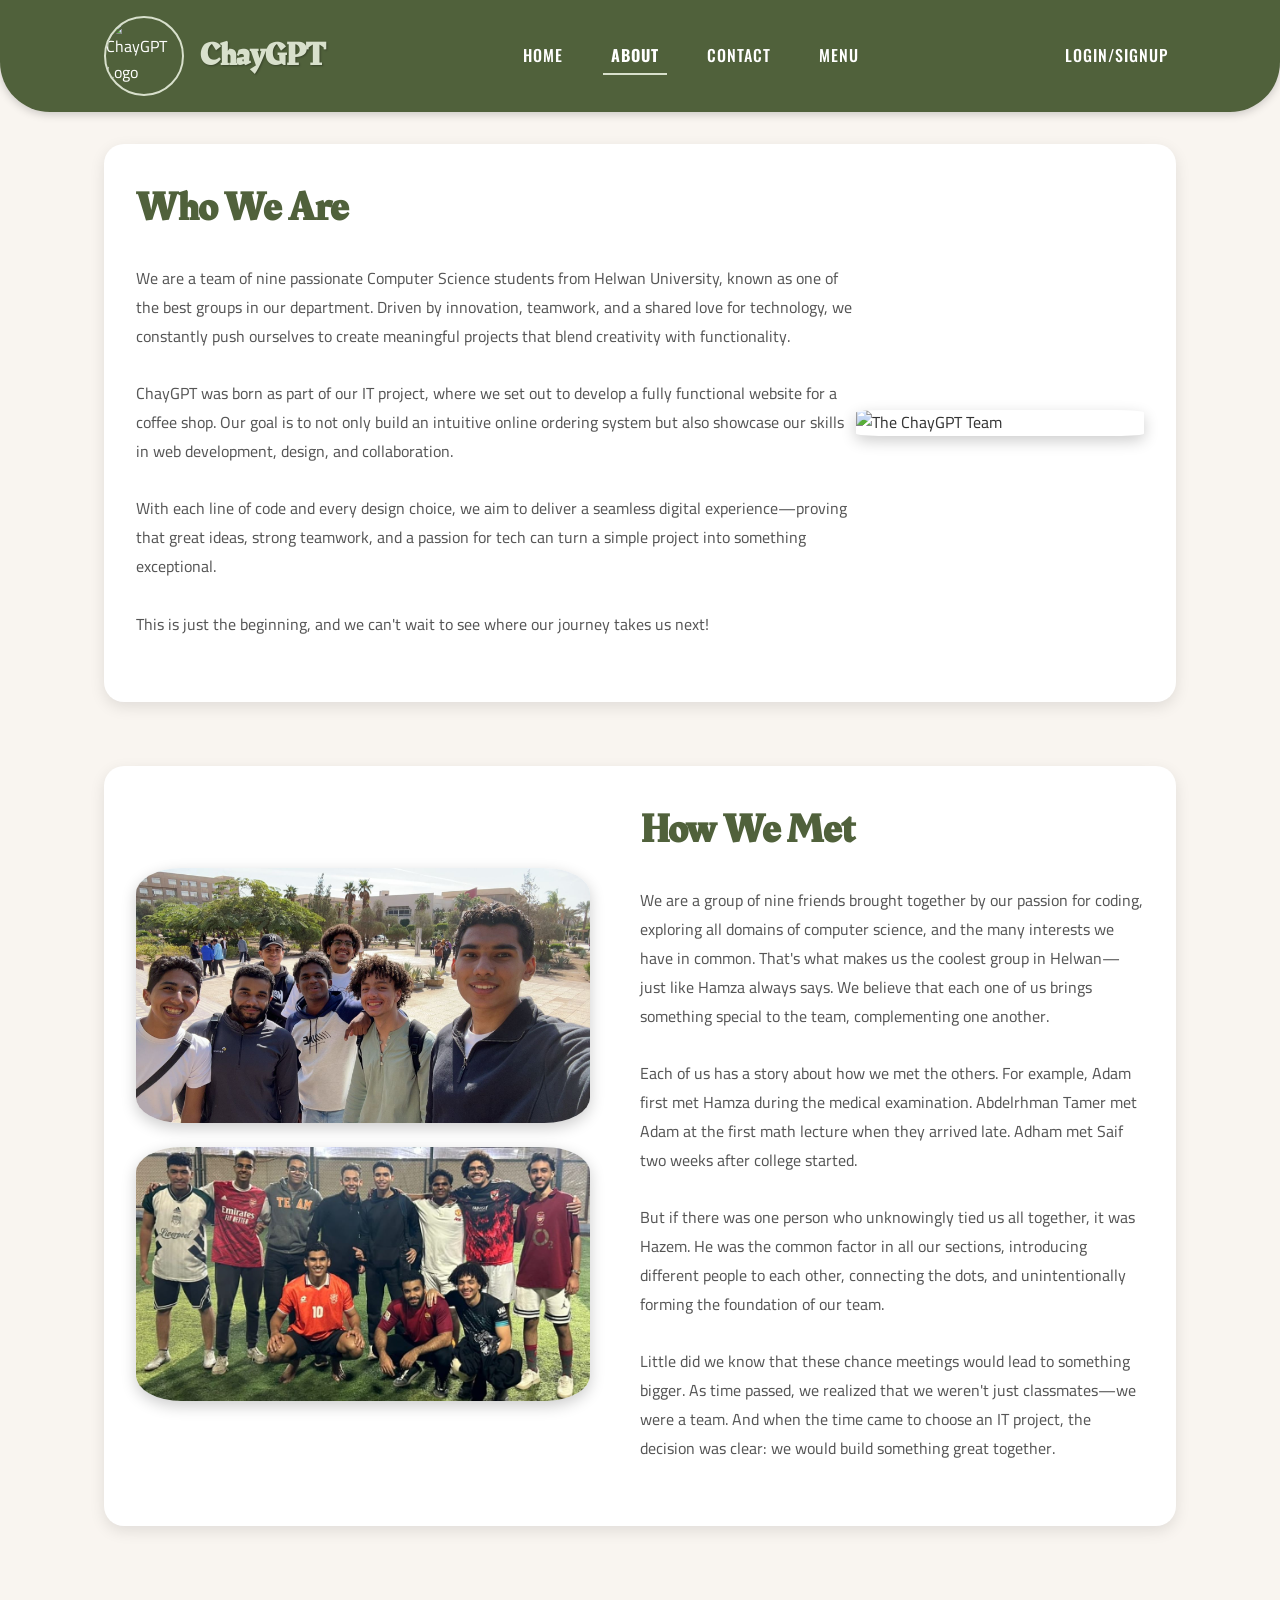
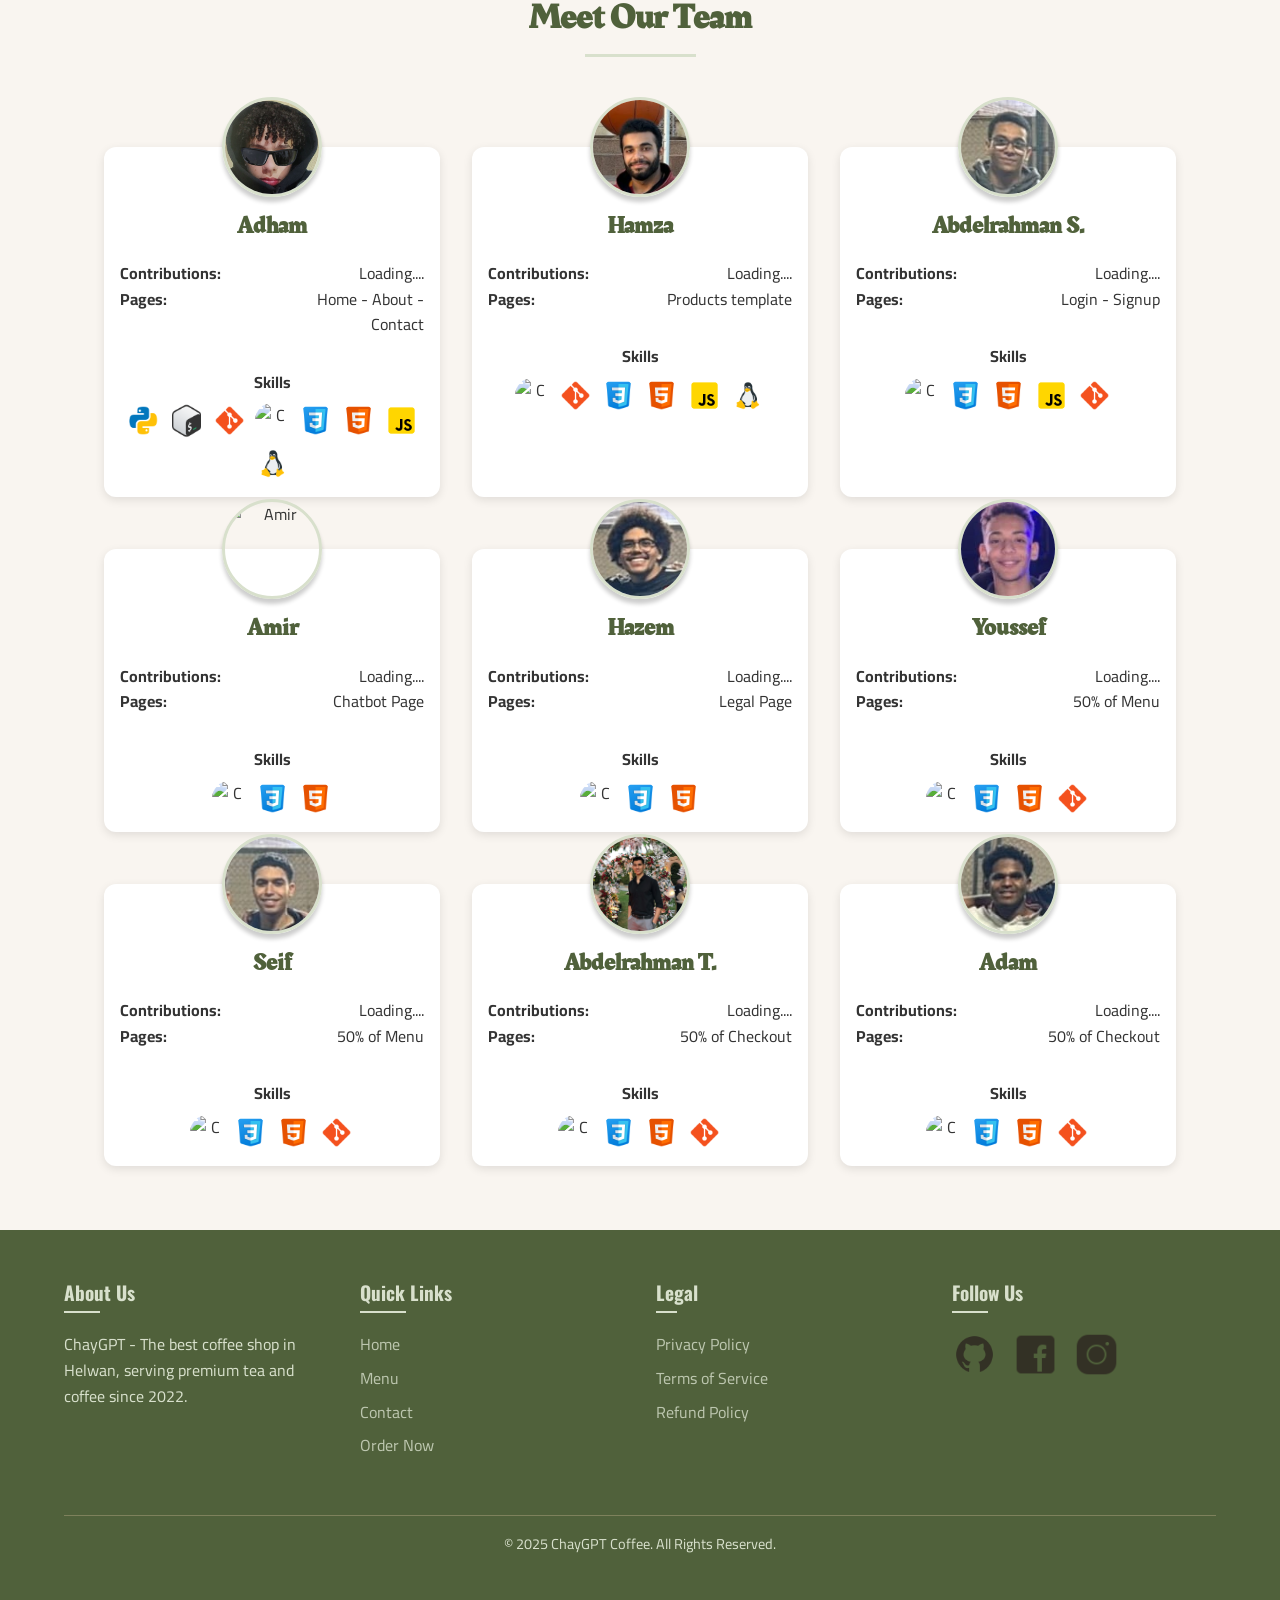
==== pages/about/about.html @ b79a61f0 "Add files via upload" ====
<!DOCTYPE html>
<html lang="en">
<head>
    <meta charset="UTF-8">
    <meta name="viewport" content="width=device-width, initial-scale=1.0">
    <meta name="description" content="ChayGPT - About our premium tea and coffee shop in Helwan">
    <meta name="keywords" content="tea, coffee, premium tea, arabic coffee, Helwan, cafe, about">
    <meta name="author" content="ChayGPT">
    <title>About Us - ChayGPT</title>
    <link rel="stylesheet" href="../../pages/about/about.css">
    <link rel="preconnect" href="https://fonts.googleapis.com">
    <link rel="preconnect" href="https://fonts.gstatic.com" crossorigin>
    <link href="https://fonts.googleapis.com/css2?family=Cairo:wght@200..1000&family=Oswald:wght@200..700&family=Rakkas&display=swap" rel="stylesheet">
    <link rel="icon" href="../../images/chay-gpt-logo.jpg" type="image/jpg">
</head>
<body>
    <header>
        <nav>
            <div class="main-logo">
                <a href="../../index.html"><img src="../../images/chay-gpt-logo.jpg" alt="ChayGPT Logo" id="Logo"></a>
            </div>
            <a href="../../index.html"><h1 class="brand-name" >ChayGPT</h1></a>
            <ul class="nav-links">
                <li class="links"><a href="../../index.html">Home</a></li>
                <li class="links active"><a href="about.html">About</a></li>
                <li class="links"><a href="../contact/contact.html">Contact</a></li>
                <li class="links"><a href="../menu/menu.html">Menu</a></li>
            </ul>
            <ul class="nav-links">
                <li class="links"><a href="../join-us/welcome.html">Login/signup</a></li>
            </ul>
        </nav>
    </header>

    <main>
        <section class="about-section">
            <div class="about-content">
                <h2 class="about-title">Who We Are</h2>
                <p class="about-text">
                    We are a team of nine passionate Computer Science students from Helwan University, known as one of the best groups in our department. Driven by innovation, teamwork, and a shared love for technology, we constantly push ourselves to create meaningful projects that blend creativity with functionality.
                    <br><br>
                    ChayGPT was born as part of our IT project, where we set out to develop a fully functional website for a coffee shop. Our goal is to not only build an intuitive online ordering system but also showcase our skills in web development, design, and collaboration.
                    <br><br>
                    With each line of code and every design choice, we aim to deliver a seamless digital experience—proving that great ideas, strong teamwork, and a passion for tech can turn a simple project into something exceptional.
                    <br><br>
                    This is just the beginning, and we can't wait to see where our journey takes us next!
                </p>
            </div>
            <img class="about-image" src="../../images/group-photo.jpg" alt="The ChayGPT Team">
        </section>

        <section class="about-section">
            <div class="image-container">
                <img class="about-image" src="../../images/group-photo1.jpg" alt="The ChayGPT Team">
                <img class="about-image" src="../../images/group-image2.jpg" alt="The ChayGPT Team">
            </div>
            <div class="about-content">
                <h2 class="about-title">How We Met</h2>
                <p class="about-text">
                    We are a group of nine friends brought together by our passion for coding, exploring all domains of computer science, and the many interests we have in common. That's what makes us the coolest group in Helwan—just like Hamza always says. We believe that each one of us brings something special to the team, complementing one another.
                    <br><br>
                    Each of us has a story about how we met the others. For example, Adam first met Hamza during the medical examination. Abdelrhman Tamer met Adam at the first math lecture when they arrived late. Adham met Saif two weeks after college started.
                    <br><br>
                    But if there was one person who unknowingly tied us all together, it was Hazem. He was the common factor in all our sections, introducing different people to each other, connecting the dots, and unintentionally forming the foundation of our team.
                    <br><br>
                    Little did we know that these chance meetings would lead to something bigger. As time passed, we realized that we weren't just classmates—we were a team. And when the time came to choose an IT project, the decision was clear: we would build something great together.
                </p>
            </div>
        </section>

        <section class="team-section">
            <h2 class="team-title">Meet Our Team</h2>
            
            <div class="team-grid">
                
                </div>
            </div>
        </section>
    </main>

    <footer>
        <section class="footer-container">
            <div class="footer-section">
                <h3>About Us</h3>
                <p>ChayGPT - The best coffee shop in Helwan, serving premium tea and coffee since 2022.</p>
            </div>
            <div class="footer-section">
                <h3>Quick Links</h3>
                <ul>
                    <li><a href="../../index.html">Home</a></li>
                    <li><a href="../menu/menu.html">Menu</a></li>
                    <li><a href="../contact/contact.html">Contact</a></li>
                    <li><a href="../menu/menu.html">Order Now</a></li>
                </ul>
            </div>
            <div class="footer-section">
                <h3>Legal</h3>
                <ul>
                    <li><a href="../legal/privacy-policy/privacy.html">Privacy Policy</a></li>
                    <li><a href="../legal/terms-of-service/terms.html">Terms of Service</a></li>
                    <li><a href="../legal/refund-policy/refund.html">Refund Policy</a></li>
                </ul>
            </div>
            <div class="footer-section">
                <h3>Follow Us</h3>
                <div class="social-links">
                    <a href="https://github.com/ADHAM-KHAIRY/chaygpt.github.io" target="_blank" rel="noopener noreferrer">
                        <img src="../../images/github-icon.png" alt="Github">
                    </a>
                    <a href="https://www.facebook.com/" target="_blank" rel="noopener noreferrer">
                        <img src="../../images/facebook-icon.png" alt="Facebook">
                    </a>
                    <a href="https://www.instagram.com/" target="_blank" rel="noopener noreferrer">
                        <img src="../../images/instagram-icon.png" alt="Instagram">
                    </a>
                </div>
            </div>
        </section>
        <p class="copyright">© 2025 ChayGPT Coffee. All Rights Reserved.</p>
    </footer>
    <script src="about.js"></script>
    <script src="../../scripts/chaygpt-chatbot.js"></script>
</body>
</html>
---- pages/about/about.css ----
/* General Styling */
* {
    margin: 0;
    padding: 0;
    box-sizing: border-box;
}
/* :root {
    --primary-color: #5b3e29;
    --secondary-color: #e6c9a8;
    --dark-primary: #422b1e;
    --text-color: #333;
    --light-bg: #f9f5f0;
    --white: #fff;
} */
:root {
    --primary-color: #50613b;
    --secondary-color: #d8e0cc;
    --dark-primary: #4a563a;
    --text-color: #333;
    --light-bg: #f9f5f0;
    --white: #fff;
}

body {
    font-family: 'Cairo', sans-serif;
    line-height: 1.6;
    color: var(--text-color);
    background-color: var(--light-bg);
}
a {
    text-decoration: none;
    color: inherit;
}

ul {
    list-style: none;
}

img {
    max-width: 100%;
    height: auto;
    display: block;
}
.container {
    max-width: 1200px;
    margin: 0 auto;
    padding: 0 5%;
}
/* Header Styling */
header {
    background-color: var(--primary-color);
    color: var(--white);
    box-shadow: 0 2px 10px rgba(0, 0, 0, 0.2);
    position: sticky;
    top: 0;
    z-index: 100;
    border-radius: 0 0 50px 50px;
}

nav {
    display: flex;
    align-items: center;
    padding: 1rem 5%;
    max-width: 1200px;
    margin: 0 auto;
}

.main-logo img {
    width: 80px;
    height: 80px;
    border-radius: 50%;
    object-fit: cover;
    border: 2px solid var(--secondary-color);
    transition: all 0.3s ease;
}
.main-logo img:hover {
    transform: translatey(-3px);
    box-shadow: 0 4px 8px rgba(0, 0, 0, 0.1);
}
.brand-name {
    font-family: 'Rakkas', serif;
    margin-left: 1rem;
    font-size: 2rem;
    color: var(--secondary-color);
    text-shadow: 1px 1px 2px rgba(0, 0, 0, 0.3);
}

.nav-links {
    display: flex;
    margin-left: auto;
}

.links {
    margin-left: 2rem;
    font-family: 'Oswald', sans-serif;
    text-transform: uppercase;
    letter-spacing: 1px;
    font-weight: 500;
    transition: all 0.3s ease;
}

.links a {
    position: relative;
    padding: 0.5rem;
    color: var(--white);
}

.links a:after {
    content: '';
    position: absolute;
    width: 0;
    height: 2px;
    bottom: 0;
    left: 0;
    background-color: var(--secondary-color);
    transition: width 0.3s ease;
}

.links a:hover:after {
    width: 100%;
}
.nav-links .active a {     
    font-weight: bold;
}
.nav-links .active a::after {     
    width: 100%;
}

/* Main about section */
main {
    max-width: 1200px;
    margin: 2rem auto;
    padding: 0 5%;
}

.about-section {
    display: flex;
    align-items: center;
    margin-bottom: 4rem;
    background-color: var(--white);
    border-radius: 20px;
    box-shadow: 0 5px 15px rgba(0, 0, 0, 0.1);
    overflow: hidden;
    padding: 2rem;
}

.about-content {
    width: 100%;
    padding-right: 0;
    margin-bottom: 2rem;
}

.about-title {
    font-family: 'Rakkas', serif;
    font-size: 2.5rem;
    margin-bottom: 1.5rem;
    color: var(--primary-color);
}

.about-text {
    line-height: 1.8;
    color: #555;
}

.about-image {
    width: 40%;
    border-radius: 10%;
    box-shadow: 0 5px 15px rgba(0, 0, 0, 0.2);
    transition: transform 0.3s ease;
}

.about-image:hover {
    transform: scale(1.03);
}
/* Image container for horizontal layout */
.image-container {
    display: flex;
    flex-direction: column;
    justify-content: space-between;
    width: 100%;
}

.image-container .about-image {
    width: 90%;
    max-width: none;
    margin-bottom: 1.5rem;

}
/* Team section */
.team-section {
    margin-bottom: 4rem;
    text-align: center;
}

.team-title {
    font-family: 'Rakkas', serif;
    font-size: 2.2rem;
    margin-bottom: 2rem;
    color: var(--primary-color);
    position: relative;
    display: inline-block;
}

.team-title:after {
    content: '';
    position: absolute;
    width: 50%;
    height: 3px;
    background-color: var(--secondary-color);
    bottom: -10px;
    left: 25%;
}

.team-grid {
    display: grid;
    grid-template-columns: repeat(auto-fill, minmax(280px, 1fr));
    gap: 2rem;
    margin-top: 3rem;
}

.team-member {
    margin-top: 20px;
    background-color: var(--white);
    border-radius: 12px;
    box-shadow: 0 3px 10px rgba(0, 0, 0, 0.1);
    transition: all 0.3s ease;
    position: relative;
    padding-top: 60px;
}

.team-member:hover {
    transform: translateY(-5px);
    box-shadow: 0 5px 15px rgba(0, 0, 0, 0.2);
}

.team-member img {
    width: 100px;
    height: 100px;
    border-radius: 50%;
    object-fit: cover;
    position: absolute;
    top: -50px;
    left: 50%;
    transform: translateX(-50%);
    border: 3px solid var(--secondary-color);
    box-shadow: 0 5px 4px rgba(0, 0, 0, 0.2);
}

.team-member h3 {
    font-family: 'Rakkas', serif;
    font-size: 1.5rem;
    color: var(--primary-color);
    margin-bottom: 1rem;
}

.team-member .member-details {
    display: grid;
    grid-template-columns: 1fr 1fr;
    padding: 0 1rem 1rem;
}

.member-label {
    font-weight: bold;
    text-align: left;
}

.member-value {
    text-align: right;
}

.skills-title {
    font-weight: bold;
    margin: 1rem 0 0.5rem;
}

.skills-grid {
    display: flex;
    justify-content: center;
    flex-wrap: wrap;
    gap: 0.5rem;
    padding: 0 1rem 1rem;
}

.skills-grid img {
    width: 35px;
    height: 35px;
    position: static;
    border: none;
    box-shadow: none;
    transform: none;
    transition: transform 0.3s ease;
}

.skills-grid img:hover {
    transform: scale(1.2);
}

/* Footer */
footer {
    background-color: var(--primary-color);
    color: var(--secondary-color);
    padding: 3rem 5%;
}

.footer-container {
    display: grid;
    grid-template-columns: repeat(auto-fit, minmax(200px, 1fr));
    gap: 2rem;
    max-width: 1200px;
    margin: 0 auto;
}

.footer-section h3 {
    font-family: 'Oswald', sans-serif;
    margin-bottom: 1.5rem;
    font-size: 1.2rem;
    position: relative;
    display: inline-block;
}

.footer-section h3:after {
    content: '';
    position: absolute;
    width: 50%;
    height: 2px;
    background-color: var(--secondary-color);
    bottom: -5px;
    left: 0;
}

.footer-section ul li {
    margin-bottom: 0.5rem;
    transition: transform 0.3s ease;
}

.footer-section ul li:hover {
    transform: translateX(3px);
}

.footer-section a {
    opacity: 0.8;
    transition: all 0.3s ease;
}

.footer-section a:hover {
    opacity: 1;
}

.social-links {
    display: flex;
    gap: 1rem;
}

.social-links img {
    width: 45px;
    height: auto;
    transition: transform 0.3s ease;
    filter: brightness(60%);
}

.social-links img:hover {
    transform: scale(1.1);
    filter: brightness(80%);
}

.copyright {
    text-align: center;
    margin-top: 3rem;
    padding-top: 1rem;
    border-top: 1px solid rgba(230, 201, 168, 0.3);
    font-size: 0.9rem;
}
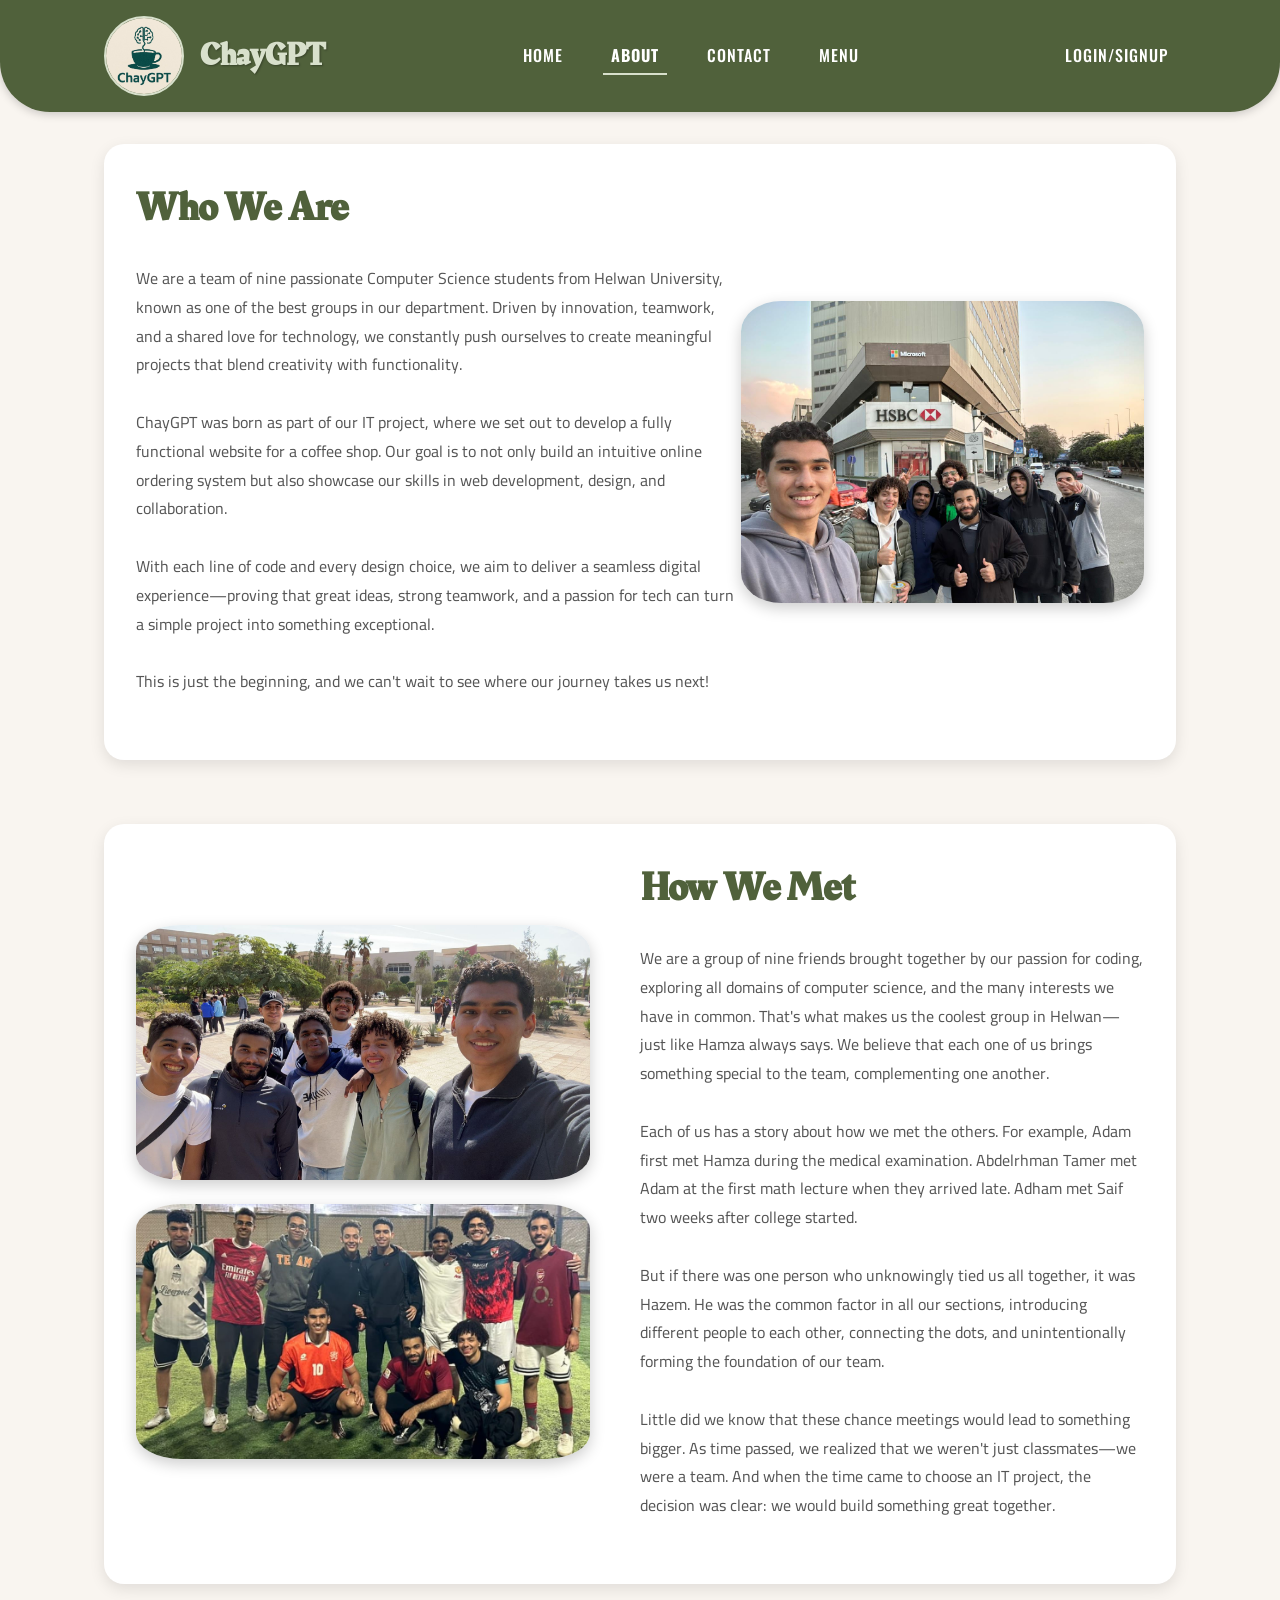
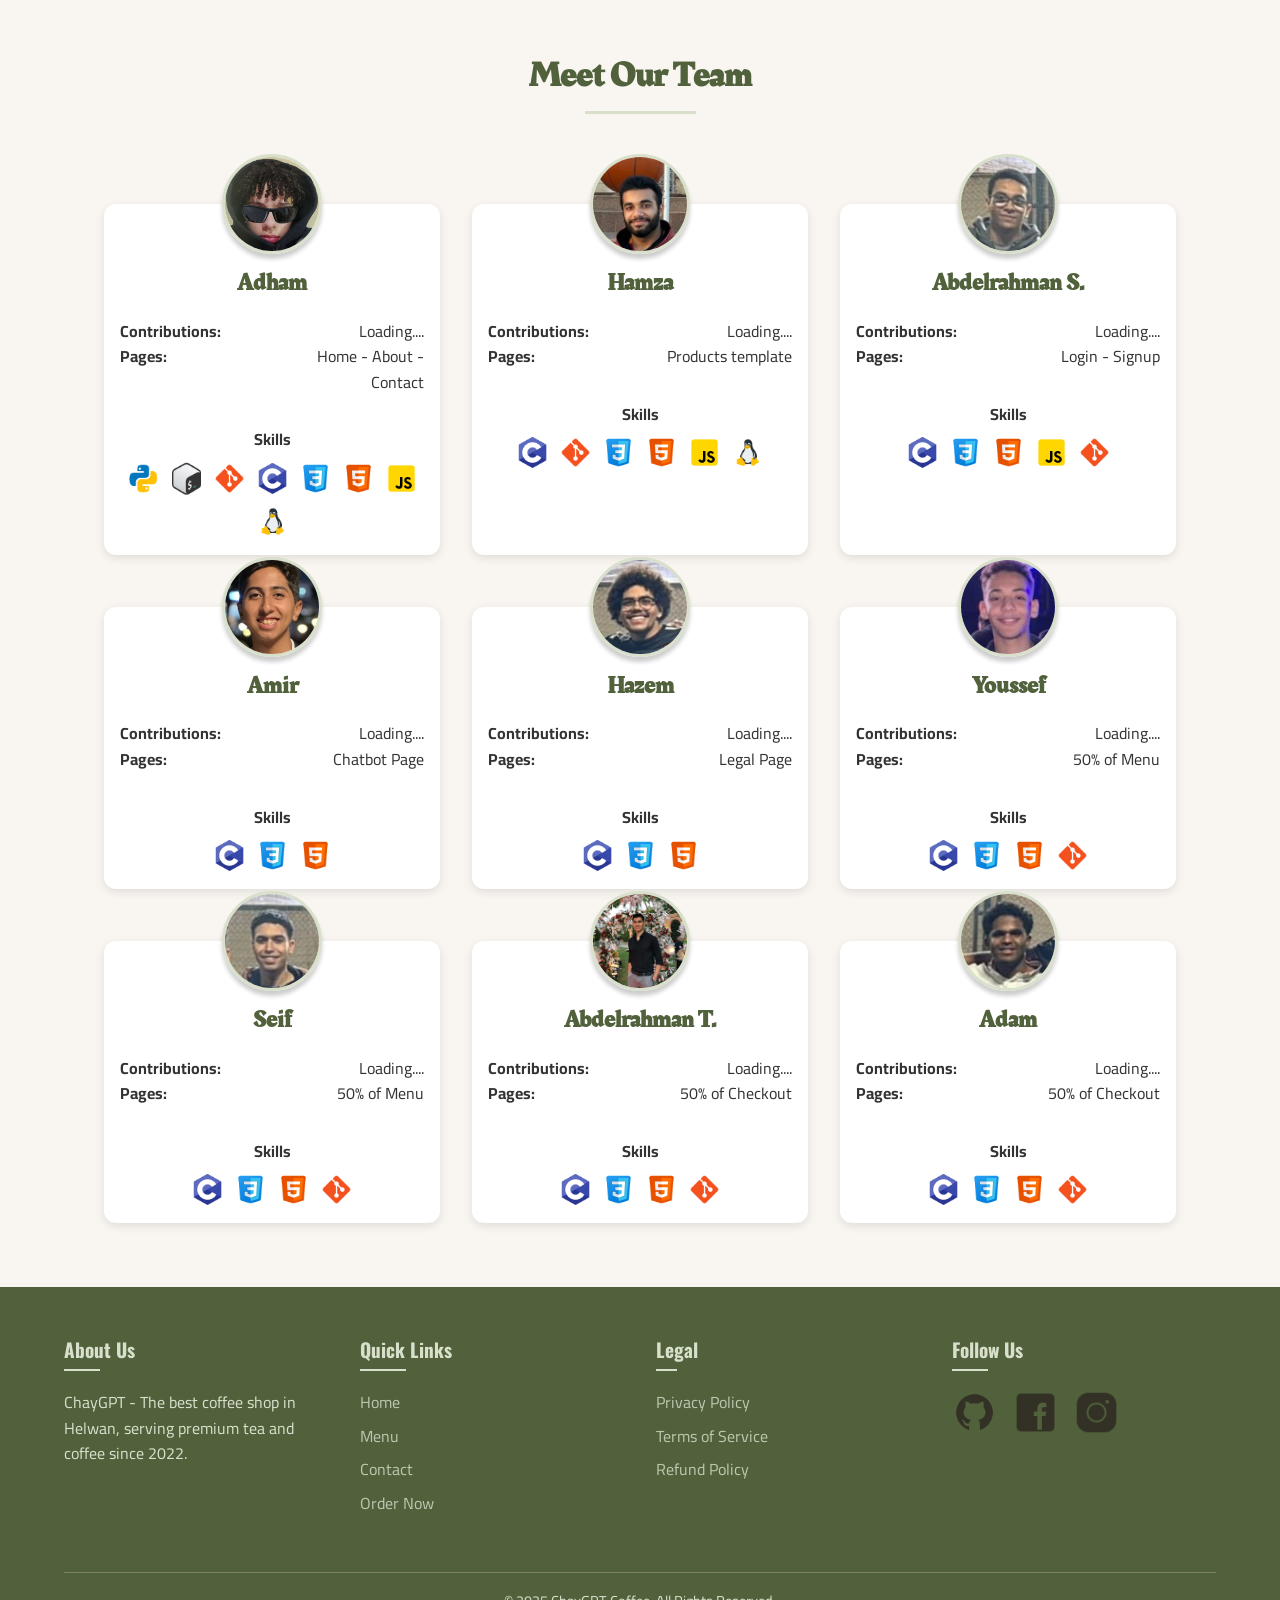
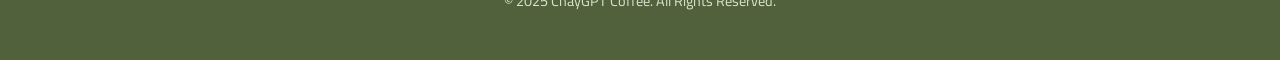
==== commit 20093eed: "Update about.html" ====
--- a/pages/about/about.html
+++ b/pages/about/about.html
@@ -119,6 +119,5 @@
         <p class="copyright">© 2025 ChayGPT Coffee. All Rights Reserved.</p>
     </footer>
     <script src="about.js"></script>
-    <script src="../../scripts/chaygpt-chatbot.js"></script>
 </body>
-</html>+</html>
